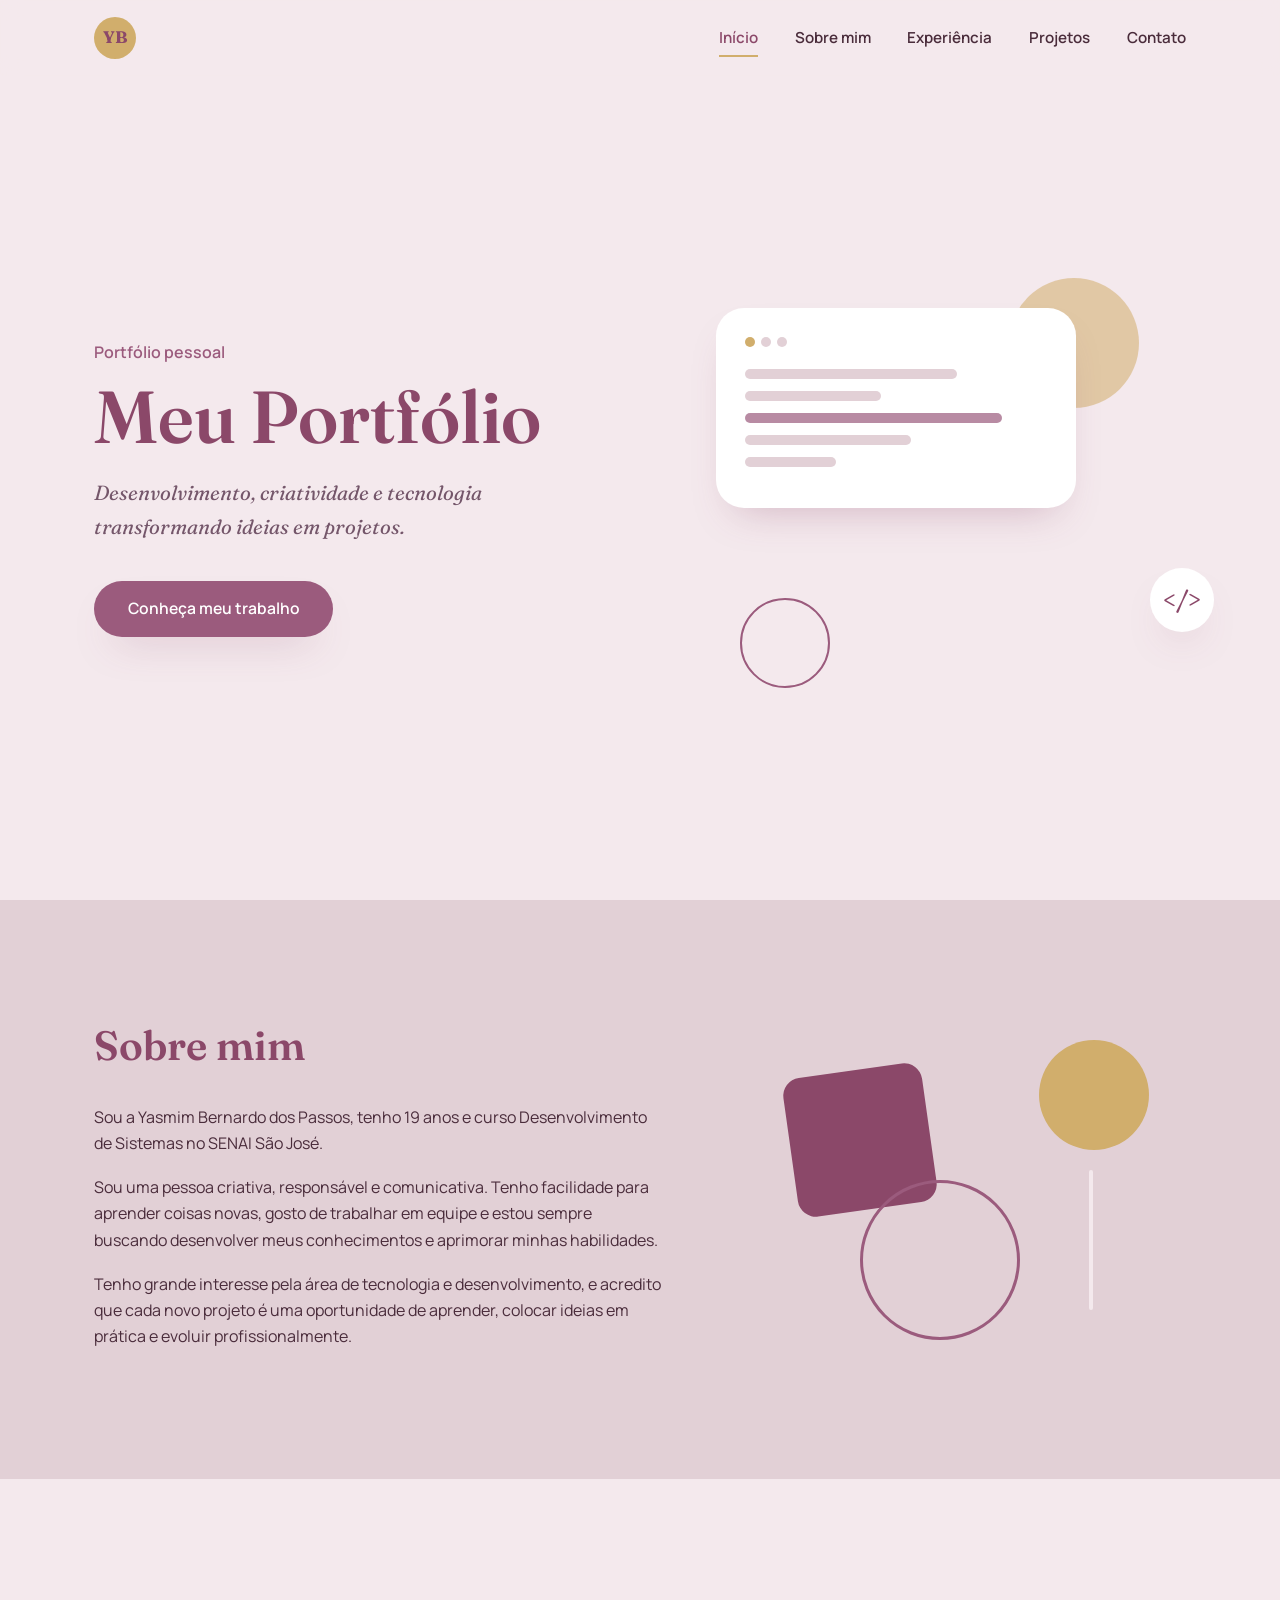
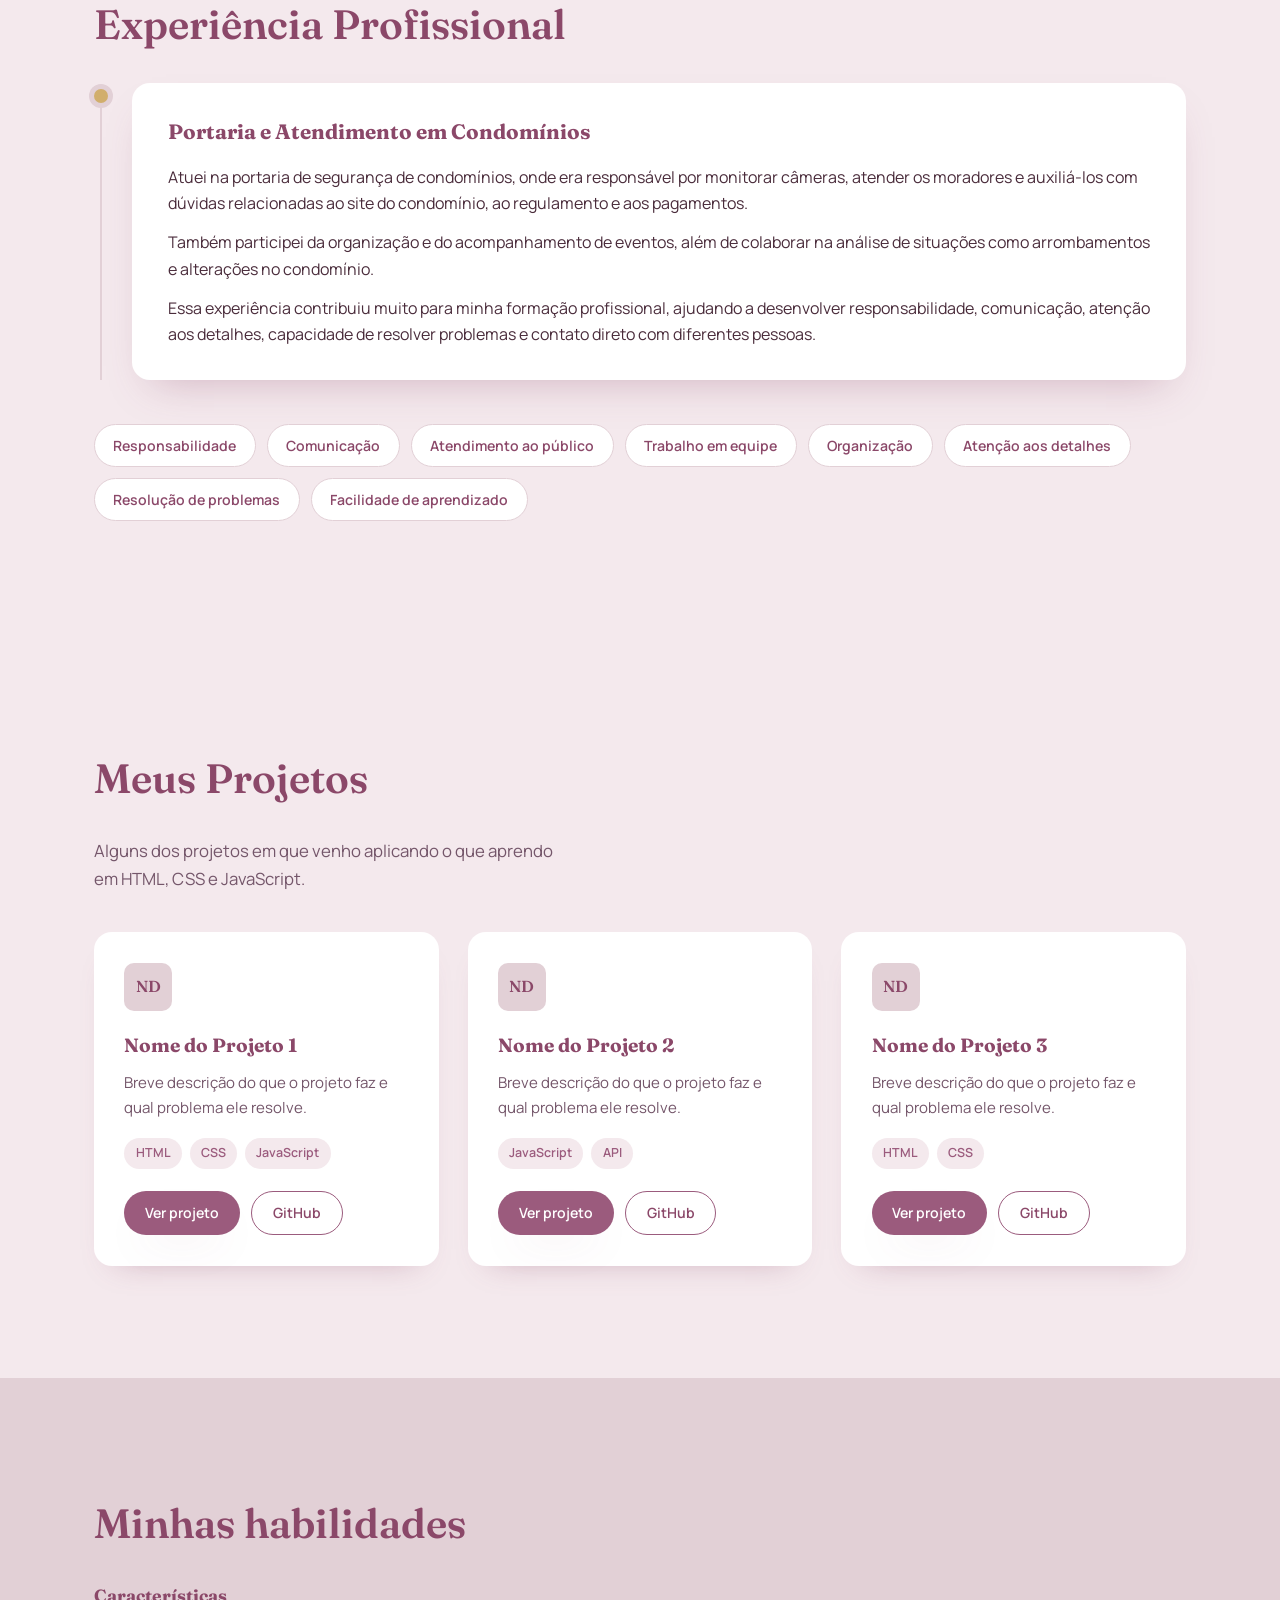
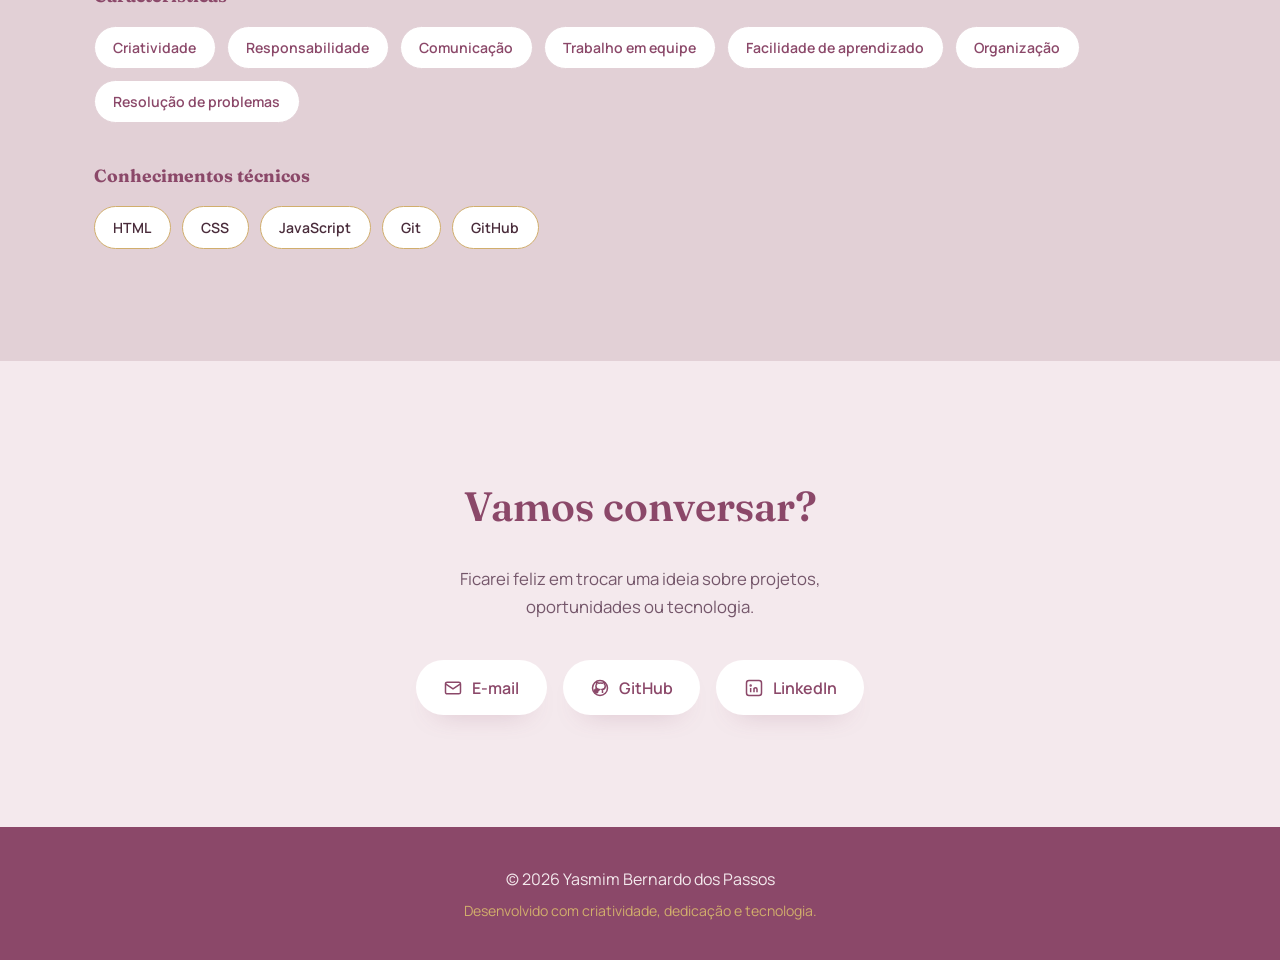
==== index.html @ f4ae32ba "test" ====
<!DOCTYPE html>
<html lang="pt-BR">
<head>
  <meta charset="UTF-8" />
  <meta name="viewport" content="width=device-width, initial-scale=1.0" />
  <title>Yasmim Bernardo dos Passos · Portfólio</title>
  <meta name="description" content="Portfólio pessoal de Yasmim Bernardo dos Passos, estudante de Desenvolvimento de Sistemas." />

  <!-- Fontes: Fraunces (títulos, com personalidade) e Manrope (texto, moderna e legível) -->
  <link rel="preconnect" href="https://fonts.googleapis.com" />
  <link rel="preconnect" href="https://fonts.gstatic.com" crossorigin />
  <link href="https://fonts.googleapis.com/css2?family=Fraunces:ital,opsz,wght@0,9..144,400..700;1,9..144,400..600&family=Manrope:wght@400;500;600;700;800&display=swap" rel="stylesheet" />

  <link rel="stylesheet" href="style.css" />
</head>
<body>

  <!-- ===================== CABEÇALHO / NAVEGAÇÃO ===================== -->
  <header class="site-header" id="topo">
    <div class="header-inner container">
      <a href="#topo" class="logo" aria-label="Voltar ao início">
        <span class="logo-badge">YB</span>
      </a>

      <button class="nav-toggle" id="navToggle" aria-label="Abrir menu de navegação" aria-expanded="false" aria-controls="navMenu">
        <span></span>
        <span></span>
        <span></span>
      </button>

      <nav class="nav-menu" id="navMenu">
        <a href="#inicio" class="nav-link">Início</a>
        <a href="#sobre" class="nav-link">Sobre mim</a>
        <a href="#experiencia" class="nav-link">Experiência</a>
        <a href="#projetos" class="nav-link">Projetos</a>
        <a href="#contato" class="nav-link">Contato</a>
      </nav>
    </div>
  </header>

  <main>

    <!-- ===================== HERO ===================== -->
    <section class="hero" id="inicio">
      <div class="hero-inner container">
        <div class="hero-text">
          <p class="hero-kicker">Portfólio pessoal</p>
          <h1 class="hero-title">Meu Portfólio</h1>
          <p class="hero-subtitle">Desenvolvimento, criatividade e tecnologia transformando ideias em projetos.</p>
          <a href="#sobre" class="btn btn-primary" data-scroll>Conheça meu trabalho</a>
        </div>

        <div class="hero-visual" aria-hidden="true">
          <div class="code-panel">
            <div class="code-panel-dots">
              <span></span><span></span><span></span>
            </div>
            <div class="code-line" style="width: 70%;"></div>
            <div class="code-line" style="width: 45%;"></div>
            <div class="code-line code-line-accent" style="width: 85%;"></div>
            <div class="code-line" style="width: 55%;"></div>
            <div class="code-line" style="width: 30%;"></div>
          </div>
          <div class="deco-circle deco-circle-gold"></div>
          <div class="deco-circle deco-circle-mauve"></div>
          <div class="deco-tag">&lt;/&gt;</div>
        </div>
      </div>
    </section>

    <!-- ===================== SOBRE MIM ===================== -->
    <section class="about section" id="sobre">
      <div class="container about-inner">
        <div class="about-text reveal">
          <h2 class="section-title">Sobre mim</h2>
          <p>
            Sou a Yasmim Bernardo dos Passos, tenho 19 anos e curso Desenvolvimento de Sistemas
            no SENAI São José.
          </p>
          <p>
            Sou uma pessoa criativa, responsável e comunicativa. Tenho facilidade para aprender
            coisas novas, gosto de trabalhar em equipe e estou sempre buscando desenvolver meus
            conhecimentos e aprimorar minhas habilidades.
          </p>
          <p>
            Tenho grande interesse pela área de tecnologia e desenvolvimento, e acredito que cada
            novo projeto é uma oportunidade de aprender, colocar ideias em prática e evoluir
            profissionalmente.
          </p>
        </div>

        <div class="about-visual reveal" aria-hidden="true">
          <div class="shape shape-square"></div>
          <div class="shape shape-circle"></div>
          <div class="shape shape-ring"></div>
          <div class="shape shape-line"></div>
        </div>
      </div>
    </section>

    <!-- ===================== EXPERIÊNCIA ===================== -->
    <section class="experience section" id="experiencia">
      <div class="container">
        <h2 class="section-title reveal">Experiência Profissional</h2>

        <div class="timeline reveal">
          <div class="timeline-marker" aria-hidden="true"></div>
          <div class="timeline-card">
            <h3 class="timeline-title">Portaria e Atendimento em Condomínios</h3>
            <p>
              Atuei na portaria de segurança de condomínios, onde era responsável por monitorar
              câmeras, atender os moradores e auxiliá-los com dúvidas relacionadas ao site do
              condomínio, ao regulamento e aos pagamentos.
            </p>
            <p>
              Também participei da organização e do acompanhamento de eventos, além de colaborar
              na análise de situações como arrombamentos e alterações no condomínio.
            </p>
            <p>
              Essa experiência contribuiu muito para minha formação profissional, ajudando a
              desenvolver responsabilidade, comunicação, atenção aos detalhes, capacidade de
              resolver problemas e contato direto com diferentes pessoas.
            </p>
          </div>
        </div>

        <div class="skill-tags reveal">
          <span class="tag">Responsabilidade</span>
          <span class="tag">Comunicação</span>
          <span class="tag">Atendimento ao público</span>
          <span class="tag">Trabalho em equipe</span>
          <span class="tag">Organização</span>
          <span class="tag">Atenção aos detalhes</span>
          <span class="tag">Resolução de problemas</span>
          <span class="tag">Facilidade de aprendizado</span>
        </div>
      </div>
    </section>

    <!-- ===================== PROJETOS ===================== -->
    <section class="projects section" id="projetos">
      <div class="container">
        <h2 class="section-title reveal">Meus Projetos</h2>
        <p class="section-lead reveal">
          Alguns dos projetos em que venho aplicando o que aprendo em HTML, CSS e JavaScript.
        </p>

        <!-- Os cards abaixo são gerados automaticamente pelo script.js a partir do array "projetos" -->
        <div class="projects-grid" id="projectsGrid"></div>
      </div>
    </section>

    <!-- ===================== HABILIDADES ===================== -->
    <section class="skills section" id="habilidades">
      <div class="container">
        <h2 class="section-title reveal">Minhas habilidades</h2>

        <div class="skills-group reveal">
          <h3 class="skills-subtitle">Características</h3>
          <div class="skill-tags">
            <span class="tag">Criatividade</span>
            <span class="tag">Responsabilidade</span>
            <span class="tag">Comunicação</span>
            <span class="tag">Trabalho em equipe</span>
            <span class="tag">Facilidade de aprendizado</span>
            <span class="tag">Organização</span>
            <span class="tag">Resolução de problemas</span>
          </div>
        </div>

        <div class="skills-group reveal">
          <h3 class="skills-subtitle">Conhecimentos técnicos</h3>
          <div class="skill-tags">
            <span class="tag tag-gold">HTML</span>
            <span class="tag tag-gold">CSS</span>
            <span class="tag tag-gold">JavaScript</span>
            <span class="tag tag-gold">Git</span>
            <span class="tag tag-gold">GitHub</span>
          </div>
        </div>
      </div>
    </section>

    <!-- ===================== CONTATO ===================== -->
    <section class="contact section" id="contato">
      <div class="container contact-inner">
        <h2 class="section-title reveal">Vamos conversar?</h2>
        <p class="section-lead reveal">
          Ficarei feliz em trocar uma ideia sobre projetos, oportunidades ou tecnologia.
        </p>

        <!-- Troque os "#" abaixo pelos seus links reais -->
        <div class="contact-links reveal">
          <a href="#" class="contact-link" aria-label="Enviar e-mail">
            <svg viewBox="0 0 24 24" fill="none" stroke="currentColor" stroke-width="1.8" aria-hidden="true">
              <rect x="3" y="5" width="18" height="14" rx="2"></rect>
              <path d="M3 7l9 6 9-6"></path>
            </svg>
            <span>E-mail</span>
          </a>
          <a href="#" class="contact-link" aria-label="Visitar perfil no GitHub">
            <svg viewBox="0 0 24 24" fill="none" stroke="currentColor" stroke-width="1.8" aria-hidden="true">
              <circle cx="12" cy="12" r="9"></circle>
              <path d="M9 18c-4-1-4-4-4-4M9 18v-2.3c-1.2.2-1.7-.6-1.7-.6-.4-.9-1-1.1-1-1.1-.8-.5.1-.5.1-.5.9.1 1.4.9 1.4.9.8 1.3 2 1 2.6.7.1-.6.3-1 .6-1.2-1.9-.2-3.9-.9-3.9-4.1 0-.9.3-1.6.9-2.2-.1-.2-.4-1.1.1-2.3 0 0 .7-.2 2.4.9a8.3 8.3 0 0 1 4.4 0c1.7-1.1 2.4-.9 2.4-.9.5 1.2.2 2.1.1 2.3.6.6.9 1.3.9 2.2 0 3.2-2 3.9-3.9 4.1.3.3.6.8.6 1.6V18"></path>
            </svg>
            <span>GitHub</span>
          </a>
          <a href="#" class="contact-link" aria-label="Visitar perfil no LinkedIn">
            <svg viewBox="0 0 24 24" fill="none" stroke="currentColor" stroke-width="1.8" aria-hidden="true">
              <rect x="3" y="3" width="18" height="18" rx="3"></rect>
              <circle cx="8" cy="9" r="0.6" fill="currentColor"></circle>
              <path d="M8 12v5M8 12v0M12 17v-3.5a1.8 1.8 0 0 1 3.6 0V17M12 17v-5"></path>
            </svg>
            <span>LinkedIn</span>
          </a>
        </div>
      </div>
    </section>

  </main>

  <!-- ===================== RODAPÉ ===================== -->
  <footer class="site-footer">
    <div class="container footer-inner">
      <p>&copy; 2026 Yasmim Bernardo dos Passos</p>
      <p class="footer-note">Desenvolvido com criatividade, dedicação e tecnologia.</p>
    </div>
  </footer>

  <script src="script.js"></script>
</body>
</html>
---- style.css ----
/* =========================================================
   PORTFÓLIO — Yasmim Bernardo dos Passos
   Paleta: rosa claro, rosa/malva, dourado, rosa acinzentado, vinho
   ========================================================= */

/* -------------------- RESET BÁSICO -------------------- */
*,
*::before,
*::after {
  box-sizing: border-box;
  margin: 0;
  padding: 0;
}

html {
  scroll-behavior: smooth;
}

img {
  max-width: 100%;
  display: block;
}

a {
  text-decoration: none;
  color: inherit;
}

button {
  font: inherit;
  cursor: pointer;
  border: none;
  background: none;
}

ul {
  list-style: none;
}

/* -------------------- TOKENS / VARIÁVEIS -------------------- */
:root {
  /* cores da paleta enviada */
  --bg-main: #F4E9ED;      /* rosa claro       */
  --bg-alt: #E2D0D6;       /* rosa acinzentado */
  --heading: #8B4869;      /* vinho / rosa escuro */
  --accent: #9B5B7D;       /* rosa / malva     */
  --gold: #D1AE6C;         /* dourado / bege   */

  /* neutros derivados da paleta, para texto e contraste */
  --text: #4A2C3B;
  --text-soft: #74566A;
  --white: #FFFFFF;

  /* tipografia */
  --font-display: "Fraunces", serif;
  --font-body: "Manrope", sans-serif;

  /* espaçamento e forma */
  --radius-lg: 28px;
  --radius-md: 18px;
  --radius-sm: 10px;
  --shadow-soft: 0 20px 40px -20px rgba(139, 72, 105, 0.35);
  --container-w: 1140px;

  --header-h: 76px;
}

body {
  font-family: var(--font-body);
  color: var(--text);
  background: var(--bg-main);
  line-height: 1.65;
  overflow-x: hidden;
}

.container {
  width: 100%;
  max-width: var(--container-w);
  margin-inline: auto;
  padding-inline: 1.5rem;
}

.section {
  padding-block: 7rem;
}

.section-title {
  font-family: var(--font-display);
  font-size: clamp(2rem, 3.2vw, 2.6rem);
  font-weight: 600;
  color: var(--heading);
  margin-bottom: 1.5rem;
}

.section-lead {
  color: var(--text-soft);
  max-width: 46ch;
  margin-bottom: 2.5rem;
  font-size: 1.05rem;
}

/* alterna o fundo das seções para criar ritmo visual */
.about,
.skills {
  background: var(--bg-alt);
}

/* -------------------- BOTÕES -------------------- */
.btn {
  display: inline-flex;
  align-items: center;
  justify-content: center;
  padding: 0.95rem 2.1rem;
  border-radius: 999px;
  font-weight: 600;
  font-size: 0.98rem;
  transition: transform 0.25s ease, box-shadow 0.25s ease, background 0.25s ease;
}

.btn-primary {
  background: var(--accent);
  color: var(--white);
  box-shadow: var(--shadow-soft);
}

.btn-primary:hover,
.btn-primary:focus-visible {
  background: var(--heading);
  transform: translateY(-3px);
}

.btn-outline {
  border: 1.5px solid var(--accent);
  color: var(--heading);
}

.btn-outline:hover,
.btn-outline:focus-visible {
  background: var(--accent);
  color: var(--white);
}

.btn-small {
  padding: 0.6rem 1.3rem;
  font-size: 0.88rem;
}

/* foco visível para acessibilidade em toda a página */
a:focus-visible,
button:focus-visible {
  outline: 2px solid var(--heading);
  outline-offset: 3px;
  border-radius: 4px;
}

/* =========================================================
   CABEÇALHO
   ========================================================= */
.site-header {
  position: fixed;
  top: 0;
  left: 0;
  right: 0;
  height: var(--header-h);
  display: flex;
  align-items: center;
  background: rgba(244, 233, 237, 0.85);
  backdrop-filter: blur(10px);
  z-index: 100;
  transition: box-shadow 0.3s ease;
}

.site-header.scrolled {
  box-shadow: 0 8px 24px -18px rgba(139, 72, 105, 0.5);
}

.header-inner {
  display: flex;
  align-items: center;
  justify-content: space-between;
}

.logo-badge {
  display: inline-flex;
  align-items: center;
  justify-content: center;
  width: 42px;
  height: 42px;
  border-radius: 50%;
  background: var(--gold);
  color: var(--heading);
  font-family: var(--font-display);
  font-weight: 700;
  font-size: 1.05rem;
}

.nav-menu {
  display: flex;
  align-items: center;
  gap: 2.3rem;
}

.nav-link {
  font-weight: 600;
  font-size: 0.95rem;
  color: var(--text);
  position: relative;
  padding-block: 4px;
}

.nav-link::after {
  content: "";
  position: absolute;
  left: 0;
  bottom: -2px;
  width: 0%;
  height: 2px;
  background: var(--gold);
  transition: width 0.25s ease;
}

.nav-link:hover::after,
.nav-link.active::after {
  width: 100%;
}

.nav-link.active {
  color: var(--heading);
}

/* botão hamburger (escondido no desktop) */
.nav-toggle {
  display: none;
  flex-direction: column;
  justify-content: space-between;
  width: 26px;
  height: 18px;
}

.nav-toggle span {
  display: block;
  height: 2px;
  width: 100%;
  background: var(--heading);
  border-radius: 2px;
  transition: transform 0.3s ease, opacity 0.3s ease;
}

.nav-toggle.open span:nth-child(1) {
  transform: translateY(8px) rotate(45deg);
}
.nav-toggle.open span:nth-child(2) {
  opacity: 0;
}
.nav-toggle.open span:nth-child(3) {
  transform: translateY(-8px) rotate(-45deg);
}

/* =========================================================
   HERO
   ========================================================= */
.hero {
  min-height: 100vh;
  display: flex;
  align-items: center;
  padding-top: var(--header-h);
}

.hero-inner {
  display: grid;
  grid-template-columns: 1.1fr 0.9fr;
  gap: 3rem;
  align-items: center;
}

.hero-kicker {
  color: var(--accent);
  font-weight: 600;
  margin-bottom: 0.8rem;
  font-size: 1rem;
}

.hero-title {
  font-family: var(--font-display);
  font-size: clamp(3rem, 6vw, 4.6rem);
  font-weight: 600;
  color: var(--heading);
  line-height: 1.05;
  margin-bottom: 1.3rem;
}

.hero-subtitle {
  font-style: italic;
  font-family: var(--font-display);
  font-weight: 400;
  font-size: clamp(1.1rem, 1.6vw, 1.35rem);
  color: var(--text-soft);
  max-width: 34ch;
  margin-bottom: 2.3rem;
}

/* ilustração decorativa feita só com CSS: um "painel de código" abstrato */
.hero-visual {
  position: relative;
  min-height: 360px;
}

.code-panel {
  background: var(--white);
  border-radius: var(--radius-lg);
  box-shadow: var(--shadow-soft);
  padding: 1.8rem;
  width: min(360px, 90%);
  position: relative;
  z-index: 2;
}

.code-panel-dots {
  display: flex;
  gap: 6px;
  margin-bottom: 1.4rem;
}

.code-panel-dots span {
  width: 10px;
  height: 10px;
  border-radius: 50%;
  background: var(--bg-alt);
}

.code-panel-dots span:first-child {
  background: var(--gold);
}

.code-line {
  height: 10px;
  border-radius: 6px;
  background: var(--bg-alt);
  margin-bottom: 12px;
}

.code-line-accent {
  background: var(--accent);
  opacity: 0.7;
}

.deco-circle {
  position: absolute;
  border-radius: 50%;
  z-index: 1;
}

.deco-circle-gold {
  width: 130px;
  height: 130px;
  background: var(--gold);
  opacity: 0.55;
  top: -30px;
  right: 10%;
}

.deco-circle-mauve {
  width: 90px;
  height: 90px;
  border: 2px solid var(--accent);
  bottom: -20px;
  left: 5%;
}

.deco-tag {
  position: absolute;
  bottom: 10%;
  right: -6%;
  font-family: var(--font-display);
  font-weight: 600;
  font-size: 1.6rem;
  color: var(--heading);
  background: var(--white);
  width: 64px;
  height: 64px;
  border-radius: 50%;
  display: flex;
  align-items: center;
  justify-content: center;
  box-shadow: var(--shadow-soft);
  z-index: 3;
}

/* =========================================================
   SOBRE MIM
   ========================================================= */
.about-inner {
  display: grid;
  grid-template-columns: 1.1fr 0.9fr;
  gap: 3.5rem;
  align-items: center;
}

.about-text p {
  margin-bottom: 1.1rem;
  color: var(--text);
}

.about-visual {
  position: relative;
  min-height: 300px;
}

.shape {
  position: absolute;
}

.shape-square {
  width: 140px;
  height: 140px;
  background: var(--heading);
  border-radius: var(--radius-md);
  top: 10%;
  left: 15%;
  transform: rotate(-8deg);
}

.shape-circle {
  width: 110px;
  height: 110px;
  background: var(--gold);
  border-radius: 50%;
  top: 0;
  right: 8%;
}

.shape-ring {
  width: 160px;
  height: 160px;
  border: 3px solid var(--accent);
  border-radius: 50%;
  bottom: 0;
  left: 30%;
}

.shape-line {
  width: 4px;
  height: 140px;
  background: var(--bg-main);
  bottom: 10%;
  right: 20%;
  border-radius: 4px;
}

/* =========================================================
   EXPERIÊNCIA / TIMELINE
   ========================================================= */
.timeline {
  position: relative;
  padding-left: 2.4rem;
  margin-bottom: 2.8rem;
}

.timeline-marker {
  position: absolute;
  left: 0;
  top: 6px;
  width: 14px;
  height: 14px;
  border-radius: 50%;
  background: var(--gold);
  box-shadow: 0 0 0 5px var(--bg-alt);
}

.timeline::before {
  content: "";
  position: absolute;
  left: 6px;
  top: 20px;
  bottom: 0;
  width: 2px;
  background: var(--bg-alt);
}

.timeline-card {
  background: var(--white);
  border-radius: var(--radius-md);
  padding: 2rem 2.2rem;
  box-shadow: var(--shadow-soft);
}

.timeline-title {
  font-family: var(--font-display);
  color: var(--heading);
  font-size: 1.3rem;
  margin-bottom: 0.9rem;
}

.timeline-card p {
  margin-bottom: 0.8rem;
  color: var(--text);
}

.timeline-card p:last-child {
  margin-bottom: 0;
}

/* tags reutilizadas em Experiência e Habilidades */
.skill-tags {
  display: flex;
  flex-wrap: wrap;
  gap: 0.7rem;
}

.tag {
  background: var(--white);
  color: var(--heading);
  border: 1px solid var(--bg-alt);
  padding: 0.55rem 1.15rem;
  border-radius: 999px;
  font-size: 0.88rem;
  font-weight: 600;
}

.tag-gold {
  border-color: var(--gold);
  color: var(--text);
}

/* =========================================================
   PROJETOS
   ========================================================= */
.projects-grid {
  display: grid;
  grid-template-columns: repeat(auto-fit, minmax(280px, 1fr));
  gap: 1.8rem;
}

.project-card {
  background: var(--white);
  border-radius: var(--radius-md);
  padding: 1.9rem;
  box-shadow: 0 16px 30px -22px rgba(139, 72, 105, 0.4);
  transition: transform 0.3s ease, box-shadow 0.3s ease;
  display: flex;
  flex-direction: column;
}

.project-card:hover {
  transform: translateY(-6px);
  box-shadow: var(--shadow-soft);
}

.project-icon {
  width: 48px;
  height: 48px;
  border-radius: var(--radius-sm);
  background: var(--bg-alt);
  color: var(--heading);
  display: flex;
  align-items: center;
  justify-content: center;
  font-family: var(--font-display);
  font-weight: 600;
  margin-bottom: 1.2rem;
}

.project-card:hover .project-icon {
  background: var(--gold);
  color: var(--white);
}

.project-name {
  font-family: var(--font-display);
  color: var(--heading);
  font-size: 1.2rem;
  margin-bottom: 0.6rem;
}

.project-desc {
  color: var(--text-soft);
  font-size: 0.94rem;
  margin-bottom: 1.1rem;
  flex-grow: 1;
}

.project-tech {
  display: flex;
  flex-wrap: wrap;
  gap: 0.5rem;
  margin-bottom: 1.4rem;
}

.tech-pill {
  font-size: 0.78rem;
  font-weight: 600;
  color: var(--accent);
  background: var(--bg-main);
  padding: 0.3rem 0.7rem;
  border-radius: 999px;
}

.project-actions {
  display: flex;
  gap: 0.7rem;
}

/* =========================================================
   HABILIDADES
   ========================================================= */
.skills-group {
  margin-bottom: 2.4rem;
}

.skills-group:last-child {
  margin-bottom: 0;
}

.skills-subtitle {
  font-family: var(--font-display);
  color: var(--heading);
  font-size: 1.1rem;
  margin-bottom: 1rem;
}

/* =========================================================
   CONTATO
   ========================================================= */
.contact-inner {
  text-align: center;
}

.contact-inner .section-lead {
  margin-inline: auto;
}

.contact-links {
  display: flex;
  justify-content: center;
  flex-wrap: wrap;
  gap: 1rem;
  margin-top: 1rem;
}

.contact-link {
  display: flex;
  align-items: center;
  gap: 0.6rem;
  padding: 0.9rem 1.7rem;
  border-radius: 999px;
  background: var(--white);
  color: var(--heading);
  font-weight: 600;
  box-shadow: 0 14px 28px -20px rgba(139, 72, 105, 0.4);
  transition: transform 0.25s ease, background 0.25s ease, color 0.25s ease;
}

.contact-link svg {
  width: 20px;
  height: 20px;
}

.contact-link:hover,
.contact-link:focus-visible {
  background: var(--heading);
  color: var(--white);
  transform: translateY(-3px);
}

/* =========================================================
   RODAPÉ
   ========================================================= */
.site-footer {
  background: var(--heading);
  color: var(--bg-main);
  padding-block: 2.4rem;
  text-align: center;
}

.footer-note {
  margin-top: 0.4rem;
  font-size: 0.88rem;
  color: var(--gold);
}

/* =========================================================
   ANIMAÇÃO DE ENTRADA (reveal on scroll)
   ========================================================= */
.reveal {
  opacity: 0;
  transform: translateY(24px);
  transition: opacity 0.7s ease, transform 0.7s ease;
}

.reveal-visible {
  opacity: 1;
  transform: translateY(0);
}

@media (prefers-reduced-motion: reduce) {
  html {
    scroll-behavior: auto;
  }
  .reveal {
    opacity: 1;
    transform: none;
    transition: none;
  }
}

/* =========================================================
   RESPONSIVIDADE
   ========================================================= */
@media (max-width: 960px) {
  .hero-inner,
  .about-inner {
    grid-template-columns: 1fr;
  }

  .hero-visual,
  .about-visual {
    order: -1;
    min-height: 260px;
  }
}

@media (max-width: 720px) {
  .section {
    padding-block: 4.5rem;
  }

  .nav-toggle {
    display: flex;
  }

  .nav-menu {
    position: fixed;
    top: var(--header-h);
    left: 0;
    right: 0;
    background: var(--bg-main);
    flex-direction: column;
    align-items: flex-start;
    gap: 0;
    padding: 0 1.5rem;
    max-height: 0;
    overflow: hidden;
    transition: max-height 0.35s ease, padding 0.35s ease;
  }

  .nav-menu.open {
    max-height: 400px;
    padding: 1rem 1.5rem 1.6rem;
    box-shadow: 0 16px 24px -18px rgba(139, 72, 105, 0.4);
  }

  .nav-link {
    width: 100%;
    padding-block: 0.8rem;
    border-bottom: 1px solid var(--bg-alt);
  }

  .hero {
    min-height: auto;
    padding-block: 6.5rem 4rem;
  }

  .code-panel {
    width: 100%;
  }
}

@media (max-width: 480px) {
  .contact-links {
    flex-direction: column;
    align-items: stretch;
  }

  .contact-link {
    justify-content: center;
  }
}
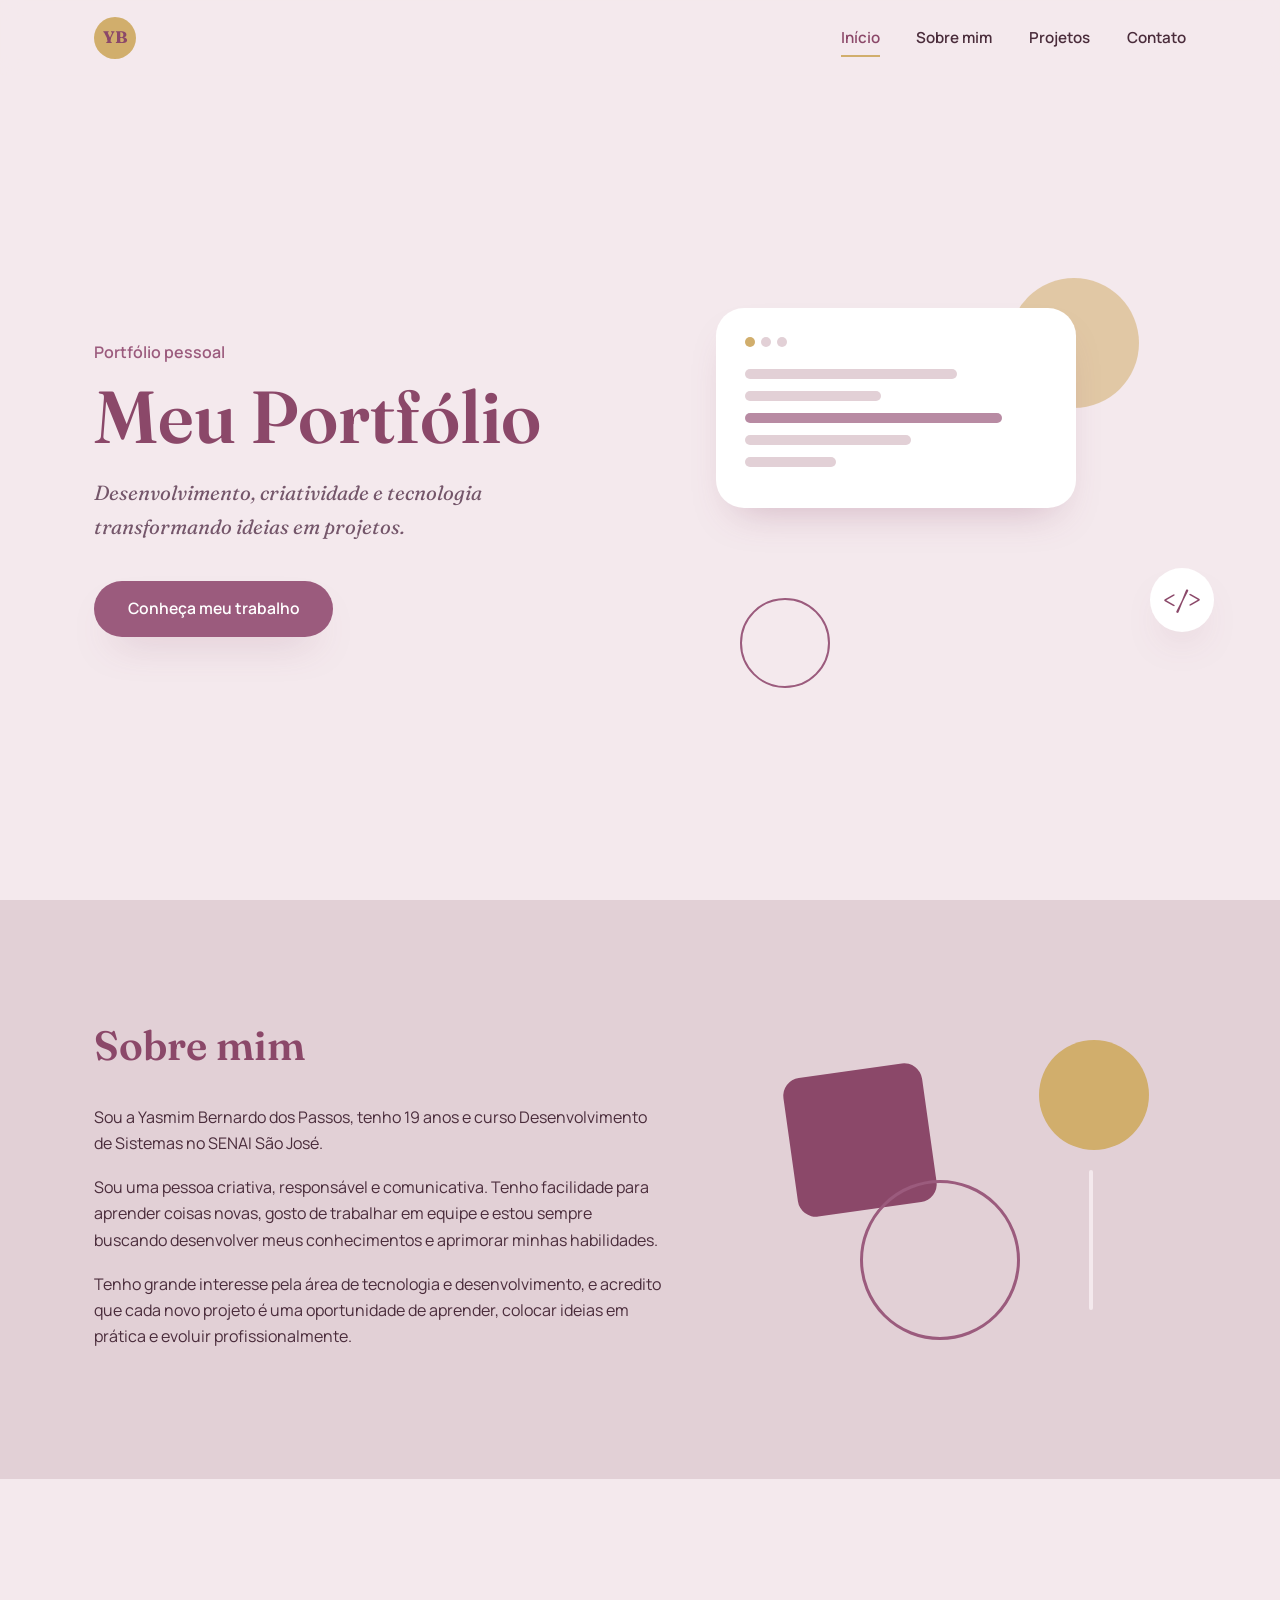
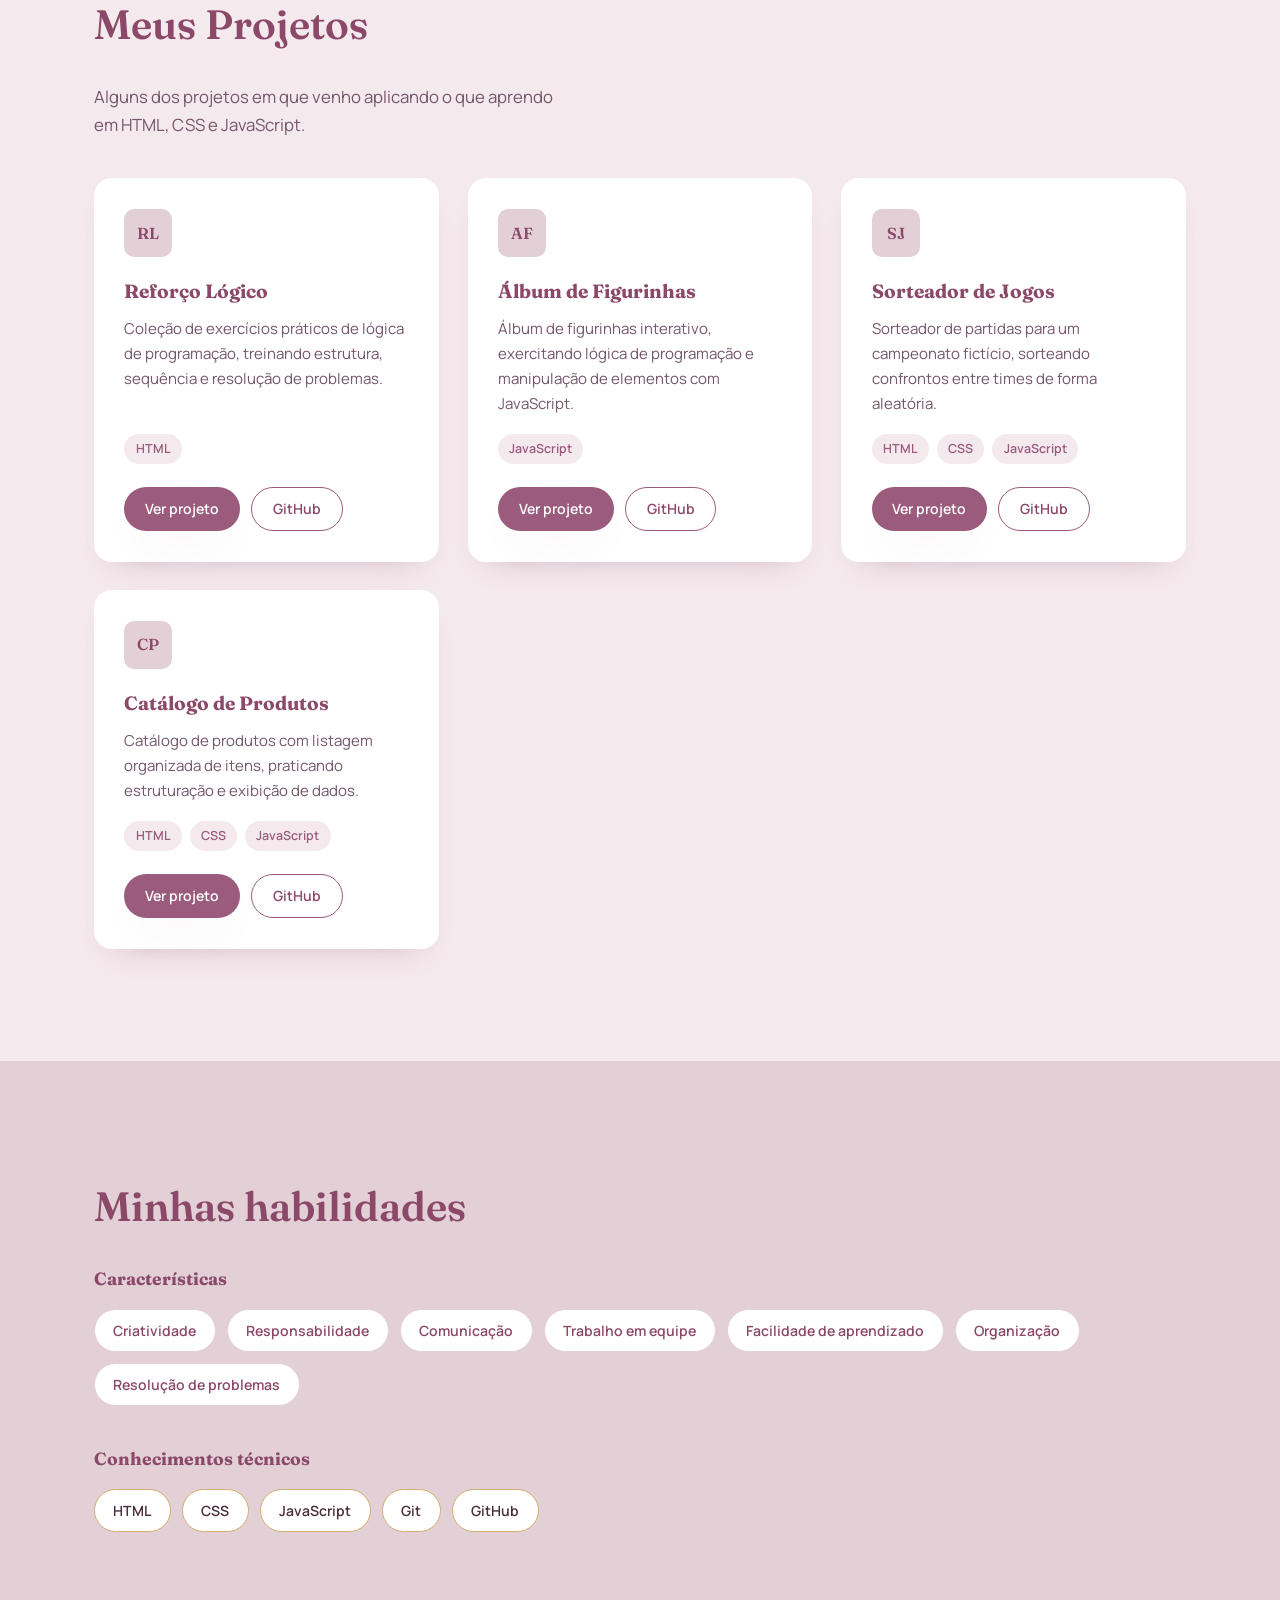
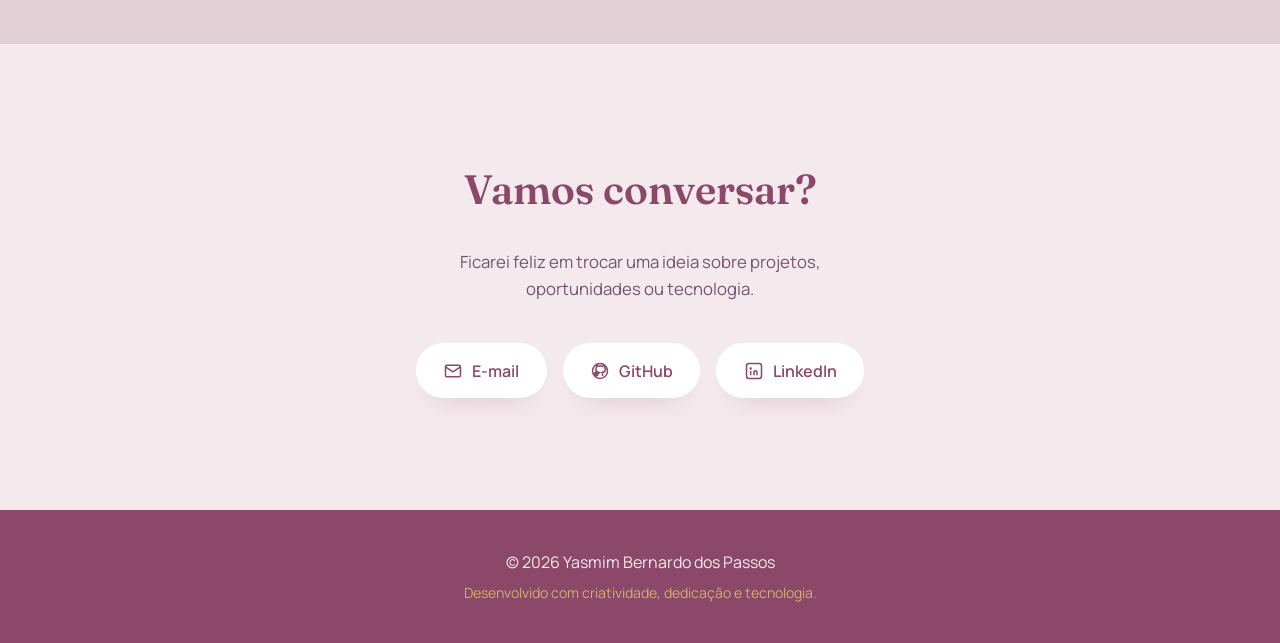
==== commit eb8d9b1e: "teste" ====
--- a/index.html
+++ b/index.html
@@ -31,7 +31,6 @@
       <nav class="nav-menu" id="navMenu">
         <a href="#inicio" class="nav-link">Início</a>
         <a href="#sobre" class="nav-link">Sobre mim</a>
-        <a href="#experiencia" class="nav-link">Experiência</a>
         <a href="#projetos" class="nav-link">Projetos</a>
         <a href="#contato" class="nav-link">Contato</a>
       </nav>
@@ -94,45 +93,6 @@
           <div class="shape shape-circle"></div>
           <div class="shape shape-ring"></div>
           <div class="shape shape-line"></div>
-        </div>
-      </div>
-    </section>
-
-    <!-- ===================== EXPERIÊNCIA ===================== -->
-    <section class="experience section" id="experiencia">
-      <div class="container">
-        <h2 class="section-title reveal">Experiência Profissional</h2>
-
-        <div class="timeline reveal">
-          <div class="timeline-marker" aria-hidden="true"></div>
-          <div class="timeline-card">
-            <h3 class="timeline-title">Portaria e Atendimento em Condomínios</h3>
-            <p>
-              Atuei na portaria de segurança de condomínios, onde era responsável por monitorar
-              câmeras, atender os moradores e auxiliá-los com dúvidas relacionadas ao site do
-              condomínio, ao regulamento e aos pagamentos.
-            </p>
-            <p>
-              Também participei da organização e do acompanhamento de eventos, além de colaborar
-              na análise de situações como arrombamentos e alterações no condomínio.
-            </p>
-            <p>
-              Essa experiência contribuiu muito para minha formação profissional, ajudando a
-              desenvolver responsabilidade, comunicação, atenção aos detalhes, capacidade de
-              resolver problemas e contato direto com diferentes pessoas.
-            </p>
-          </div>
-        </div>
-
-        <div class="skill-tags reveal">
-          <span class="tag">Responsabilidade</span>
-          <span class="tag">Comunicação</span>
-          <span class="tag">Atendimento ao público</span>
-          <span class="tag">Trabalho em equipe</span>
-          <span class="tag">Organização</span>
-          <span class="tag">Atenção aos detalhes</span>
-          <span class="tag">Resolução de problemas</span>
-          <span class="tag">Facilidade de aprendizado</span>
         </div>
       </div>
     </section>
@@ -229,4 +189,4 @@
 
   <script src="script.js"></script>
 </body>
-</html>
+</html>
--- a/style.css
+++ b/style.css
@@ -1,9 +1,3 @@
-/* =========================================================
-   PORTFÓLIO — Yasmim Bernardo dos Passos
-   Paleta: rosa claro, rosa/malva, dourado, rosa acinzentado, vinho
-   ========================================================= */
-
-/* -------------------- RESET BÁSICO -------------------- */
 *,
 *::before,
 *::after {
@@ -448,59 +442,8 @@
 }
 
 /* =========================================================
-   EXPERIÊNCIA / TIMELINE
+   TAGS (reutilizadas na seção Habilidades)
    ========================================================= */
-.timeline {
-  position: relative;
-  padding-left: 2.4rem;
-  margin-bottom: 2.8rem;
-}
-
-.timeline-marker {
-  position: absolute;
-  left: 0;
-  top: 6px;
-  width: 14px;
-  height: 14px;
-  border-radius: 50%;
-  background: var(--gold);
-  box-shadow: 0 0 0 5px var(--bg-alt);
-}
-
-.timeline::before {
-  content: "";
-  position: absolute;
-  left: 6px;
-  top: 20px;
-  bottom: 0;
-  width: 2px;
-  background: var(--bg-alt);
-}
-
-.timeline-card {
-  background: var(--white);
-  border-radius: var(--radius-md);
-  padding: 2rem 2.2rem;
-  box-shadow: var(--shadow-soft);
-}
-
-.timeline-title {
-  font-family: var(--font-display);
-  color: var(--heading);
-  font-size: 1.3rem;
-  margin-bottom: 0.9rem;
-}
-
-.timeline-card p {
-  margin-bottom: 0.8rem;
-  color: var(--text);
-}
-
-.timeline-card p:last-child {
-  margin-bottom: 0;
-}
-
-/* tags reutilizadas em Experiência e Habilidades */
 .skill-tags {
   display: flex;
   flex-wrap: wrap;
@@ -600,9 +543,6 @@
   gap: 0.7rem;
 }
 
-/* =========================================================
-   HABILIDADES
-   ========================================================= */
 .skills-group {
   margin-bottom: 2.4rem;
 }
@@ -663,8 +603,226 @@
 }
 
 /* =========================================================
-   RODAPÉ
+   PÁGINAS INDIVIDUAIS DE PROJETO (pasta /projetos)
    ========================================================= */
+.back-link {
+  display: inline-flex;
+  align-items: center;
+  gap: 0.4rem;
+  font-weight: 600;
+  color: var(--accent);
+  font-size: 0.92rem;
+  margin-bottom: 1.6rem;
+}
+
+.back-link:hover {
+  color: var(--heading);
+}
+
+.project-hero {
+  padding-top: calc(var(--header-h) + 3.5rem);
+  padding-bottom: 4rem;
+}
+
+.project-hero-inner {
+  display: grid;
+  grid-template-columns: 1.1fr 0.9fr;
+  gap: 3rem;
+  align-items: center;
+}
+
+.project-kicker {
+  color: var(--accent);
+  font-weight: 600;
+  margin-bottom: 0.6rem;
+}
+
+.project-hero-title {
+  font-family: var(--font-display);
+  font-size: clamp(2.3rem, 4vw, 3.2rem);
+  color: var(--heading);
+  margin-bottom: 1rem;
+}
+
+.project-hero-desc {
+  color: var(--text-soft);
+  max-width: 46ch;
+  margin-bottom: 1.6rem;
+}
+
+.project-hero-actions {
+  display: flex;
+  gap: 0.9rem;
+  flex-wrap: wrap;
+}
+
+.project-content {
+  background: var(--bg-alt);
+  padding-block: 4.5rem;
+}
+
+.project-content h2 {
+  font-family: var(--font-display);
+  color: var(--heading);
+  font-size: 1.6rem;
+  margin-bottom: 1.1rem;
+}
+
+.project-content p {
+  max-width: 62ch;
+  margin-bottom: 1rem;
+  color: var(--text);
+}
+
+.project-content ul {
+  max-width: 62ch;
+  margin: 1rem 0 1.4rem 1.2rem;
+}
+
+.project-content li {
+  list-style: disc;
+  margin-bottom: 0.5rem;
+  color: var(--text);
+}
+
+
+.project-mockup {
+  background: var(--white);
+  border-radius: var(--radius-lg);
+  box-shadow: var(--shadow-soft);
+  padding: 1.8rem;
+}
+
+.mockup-list-item {
+  display: flex;
+  align-items: center;
+  gap: 0.7rem;
+  padding: 0.6rem 0;
+  border-bottom: 1px solid var(--bg-alt);
+  font-size: 0.92rem;
+  color: var(--text);
+}
+
+.mockup-list-item:last-child {
+  border-bottom: none;
+}
+
+.mockup-list-item span {
+  width: 26px;
+  height: 26px;
+  border-radius: 50%;
+  background: var(--bg-alt);
+  color: var(--heading);
+  font-size: 0.75rem;
+  font-weight: 700;
+  display: flex;
+  align-items: center;
+  justify-content: center;
+  flex-shrink: 0;
+}
+
+.mockup-badge-grid {
+  display: grid;
+  grid-template-columns: repeat(4, 1fr);
+  gap: 0.6rem;
+}
+
+.mockup-badge {
+  aspect-ratio: 1;
+  border-radius: var(--radius-sm);
+  background: var(--bg-main);
+  display: flex;
+  align-items: center;
+  justify-content: center;
+  font-size: 0.7rem;
+  font-weight: 700;
+  color: var(--accent);
+  text-align: center;
+  padding: 0.3rem;
+}
+
+.mockup-badge:nth-child(3n+1) {
+  background: var(--bg-alt);
+  color: var(--heading);
+}
+
+.mockup-badge:nth-child(4n+2) {
+  border: 1.5px solid var(--gold);
+}
+
+.mockup-card-stack {
+  display: flex;
+  flex-direction: column;
+  gap: 0.7rem;
+}
+
+.mockup-product-card {
+  display: flex;
+  align-items: center;
+  gap: 0.8rem;
+  background: var(--bg-main);
+  border-radius: var(--radius-sm);
+  padding: 0.7rem 0.9rem;
+}
+
+.mockup-product-card .swatch {
+  width: 34px;
+  height: 34px;
+  border-radius: 8px;
+  background: var(--gold);
+  flex-shrink: 0;
+}
+
+.mockup-product-card .lines {
+  flex-grow: 1;
+}
+
+.mockup-product-card .lines span {
+  display: block;
+  height: 8px;
+  border-radius: 4px;
+  background: var(--bg-alt);
+  margin-bottom: 6px;
+}
+
+.mockup-product-card .lines span:last-child {
+  width: 55%;
+  margin-bottom: 0;
+}
+
+.mockup-sticker-grid {
+  display: grid;
+  grid-template-columns: repeat(5, 1fr);
+  gap: 0.5rem;
+}
+
+.mockup-sticker {
+  aspect-ratio: 1;
+  border-radius: 50%;
+  border: 2px dashed var(--gold);
+  display: flex;
+  align-items: center;
+  justify-content: center;
+}
+
+.mockup-sticker.filled {
+  border-style: solid;
+  background: var(--accent);
+}
+
+.mockup-sticker.filled::after {
+  content: "★";
+  color: var(--white);
+  font-size: 0.9rem;
+}
+
+@media (max-width: 900px) {
+  .project-hero-inner {
+    grid-template-columns: 1fr;
+  }
+}
+
+
 .site-footer {
   background: var(--heading);
   color: var(--bg-main);
@@ -678,9 +836,6 @@
   color: var(--gold);
 }
 
-/* =========================================================
-   ANIMAÇÃO DE ENTRADA (reveal on scroll)
-   ========================================================= */
 .reveal {
   opacity: 0;
   transform: translateY(24px);
@@ -703,9 +858,6 @@
   }
 }
 
-/* =========================================================
-   RESPONSIVIDADE
-   ========================================================= */
 @media (max-width: 960px) {
   .hero-inner,
   .about-inner {
@@ -774,4 +926,4 @@
   .contact-link {
     justify-content: center;
   }
-}
+}
